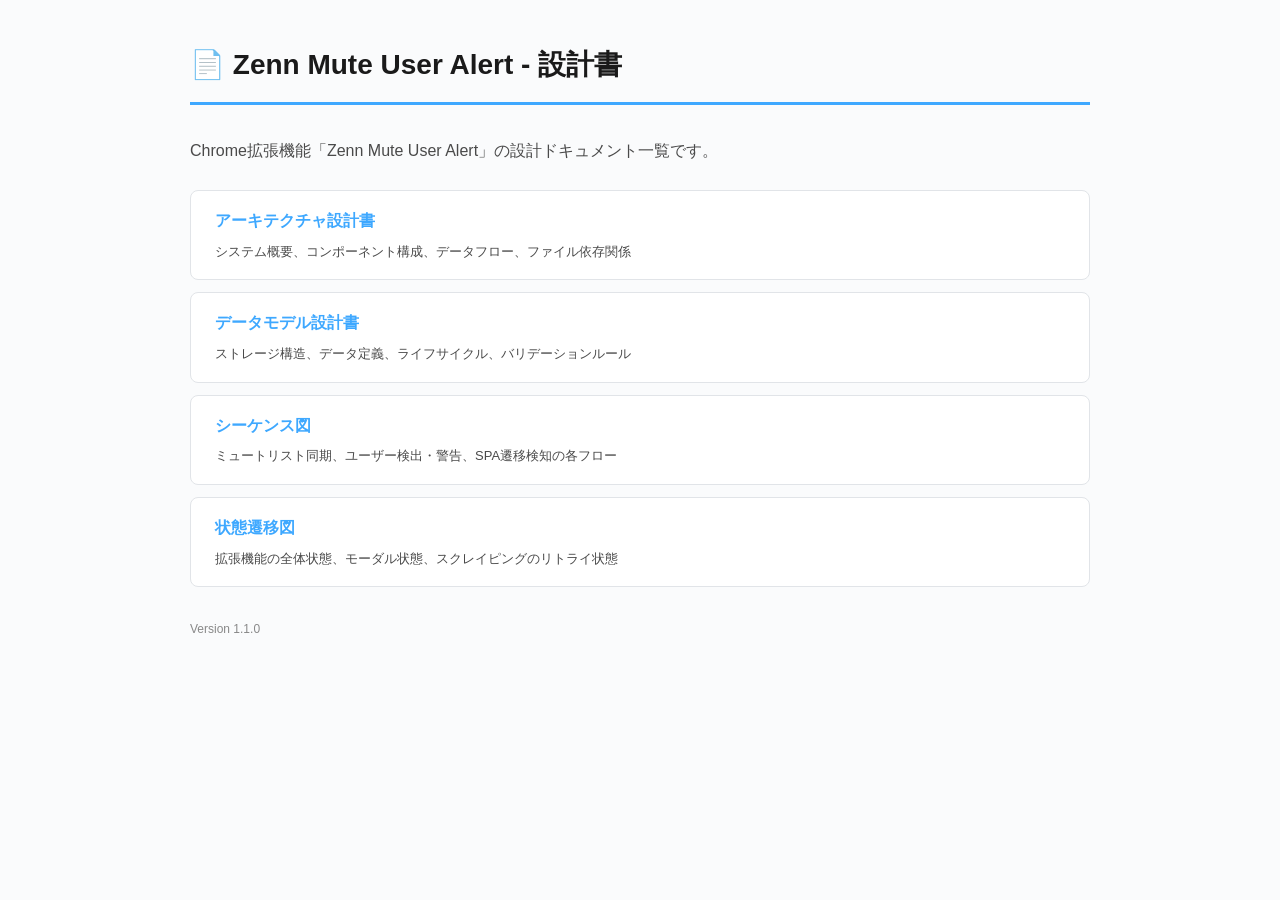
==== docs/index.html @ 0df77956 "Initial commit: Zenn Mute User Alert Chrome拡張機能" ====
<!DOCTYPE html>
<html lang="ja">
<head>
  <meta charset="UTF-8">
  <meta name="viewport" content="width=device-width, initial-scale=1.0">
  <title>設計書一覧 - Zenn Mute User Alert</title>
  <style>
    :root {
      --primary: #3ea8ff;
      --bg: #fafbfc;
      --card-bg: #ffffff;
      --text: #1a1a1a;
      --text-sub: #4a4a4a;
      --border: #e1e4e8;
    }
    * { box-sizing: border-box; margin: 0; padding: 0; }
    body {
      font-family: -apple-system, BlinkMacSystemFont, "Segoe UI", Roboto, "Hiragino Sans", sans-serif;
      background: var(--bg);
      color: var(--text);
      line-height: 1.8;
      padding: 40px 20px;
    }
    .container {
      max-width: 900px;
      margin: 0 auto;
    }
    h1 {
      font-size: 28px;
      border-bottom: 3px solid var(--primary);
      padding-bottom: 12px;
      margin-bottom: 32px;
    }
    p {
      color: var(--text-sub);
      margin-bottom: 24px;
    }
    .doc-list {
      list-style: none;
    }
    .doc-list li {
      margin-bottom: 12px;
    }
    .doc-list a {
      display: block;
      background: var(--card-bg);
      border: 1px solid var(--border);
      border-radius: 8px;
      padding: 16px 24px;
      text-decoration: none;
      color: var(--text);
      transition: border-color 0.2s, box-shadow 0.2s;
    }
    .doc-list a:hover {
      border-color: var(--primary);
      box-shadow: 0 2px 8px rgba(62, 168, 255, 0.1);
    }
    .doc-list .title {
      font-size: 16px;
      font-weight: 600;
      color: var(--primary);
    }
    .doc-list .desc {
      font-size: 13px;
      color: var(--text-sub);
      margin-top: 4px;
    }
    .version {
      font-size: 12px;
      color: #888;
      margin-top: 32px;
    }
  </style>
</head>
<body>
  <div class="container">
    <h1>📄 Zenn Mute User Alert - 設計書</h1>
    <p>Chrome拡張機能「Zenn Mute User Alert」の設計ドキュメント一覧です。</p>

    <ul class="doc-list">
      <li>
        <a href="./architecture.html">
          <div class="title">アーキテクチャ設計書</div>
          <div class="desc">システム概要、コンポーネント構成、データフロー、ファイル依存関係</div>
        </a>
      </li>
      <li>
        <a href="./data-model.html">
          <div class="title">データモデル設計書</div>
          <div class="desc">ストレージ構造、データ定義、ライフサイクル、バリデーションルール</div>
        </a>
      </li>
      <li>
        <a href="./sequence.html">
          <div class="title">シーケンス図</div>
          <div class="desc">ミュートリスト同期、ユーザー検出・警告、SPA遷移検知の各フロー</div>
        </a>
      </li>
      <li>
        <a href="./state.html">
          <div class="title">状態遷移図</div>
          <div class="desc">拡張機能の全体状態、モーダル状態、スクレイピングのリトライ状態</div>
        </a>
      </li>
    </ul>

    <p class="version">Version 1.1.0</p>
  </div>
</body>
</html>
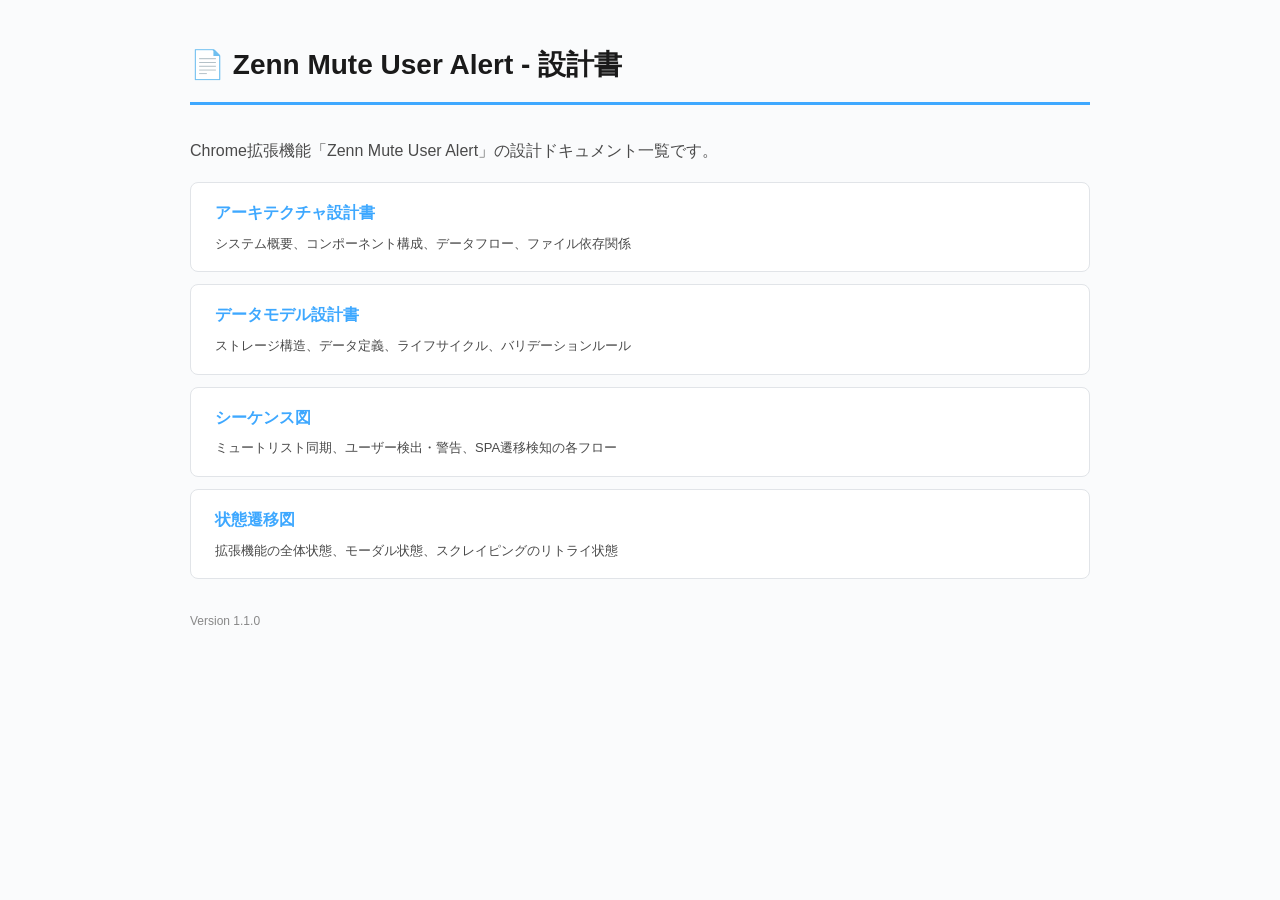
==== commit e9cc4442: "refactor: CSSを共通ファイル(style.css)に分離" ====
--- a/docs/index.html
+++ b/docs/index.html
@@ -4,73 +4,7 @@
   <meta charset="UTF-8">
   <meta name="viewport" content="width=device-width, initial-scale=1.0">
   <title>設計書一覧 - Zenn Mute User Alert</title>
-  <style>
-    :root {
-      --primary: #3ea8ff;
-      --bg: #fafbfc;
-      --card-bg: #ffffff;
-      --text: #1a1a1a;
-      --text-sub: #4a4a4a;
-      --border: #e1e4e8;
-    }
-    * { box-sizing: border-box; margin: 0; padding: 0; }
-    body {
-      font-family: -apple-system, BlinkMacSystemFont, "Segoe UI", Roboto, "Hiragino Sans", sans-serif;
-      background: var(--bg);
-      color: var(--text);
-      line-height: 1.8;
-      padding: 40px 20px;
-    }
-    .container {
-      max-width: 900px;
-      margin: 0 auto;
-    }
-    h1 {
-      font-size: 28px;
-      border-bottom: 3px solid var(--primary);
-      padding-bottom: 12px;
-      margin-bottom: 32px;
-    }
-    p {
-      color: var(--text-sub);
-      margin-bottom: 24px;
-    }
-    .doc-list {
-      list-style: none;
-    }
-    .doc-list li {
-      margin-bottom: 12px;
-    }
-    .doc-list a {
-      display: block;
-      background: var(--card-bg);
-      border: 1px solid var(--border);
-      border-radius: 8px;
-      padding: 16px 24px;
-      text-decoration: none;
-      color: var(--text);
-      transition: border-color 0.2s, box-shadow 0.2s;
-    }
-    .doc-list a:hover {
-      border-color: var(--primary);
-      box-shadow: 0 2px 8px rgba(62, 168, 255, 0.1);
-    }
-    .doc-list .title {
-      font-size: 16px;
-      font-weight: 600;
-      color: var(--primary);
-    }
-    .doc-list .desc {
-      font-size: 13px;
-      color: var(--text-sub);
-      margin-top: 4px;
-    }
-    .version {
-      font-size: 12px;
-      color: #888;
-      margin-top: 32px;
-    }
-  </style>
+  <link rel="stylesheet" href="./style.css">
 </head>
 <body>
   <div class="container">
--- a/docs/style.css
+++ b/docs/style.css
@@ -0,0 +1,170 @@
+:root {
+  --primary: #3ea8ff;
+  --bg: #fafbfc;
+  --card-bg: #ffffff;
+  --text: #1a1a1a;
+  --text-sub: #4a4a4a;
+  --border: #e1e4e8;
+}
+
+* {
+  box-sizing: border-box;
+  margin: 0;
+  padding: 0;
+}
+
+body {
+  font-family: -apple-system, BlinkMacSystemFont, "Segoe UI", Roboto, "Hiragino Sans", sans-serif;
+  background: var(--bg);
+  color: var(--text);
+  line-height: 1.8;
+  padding: 40px 20px;
+}
+
+.container {
+  max-width: 900px;
+  margin: 0 auto;
+}
+
+h1 {
+  font-size: 28px;
+  border-bottom: 3px solid var(--primary);
+  padding-bottom: 12px;
+  margin-bottom: 32px;
+}
+
+h2 {
+  font-size: 20px;
+  color: var(--text);
+  margin: 32px 0 16px;
+  padding-left: 12px;
+  border-left: 4px solid var(--primary);
+}
+
+p {
+  color: var(--text-sub);
+  margin-bottom: 16px;
+}
+
+/* ダイアグラム表示カード */
+.diagram-card {
+  background: var(--card-bg);
+  border: 1px solid var(--border);
+  border-radius: 8px;
+  padding: 24px;
+  margin: 16px 0 24px;
+  overflow-x: auto;
+}
+
+/* ナビゲーション */
+nav {
+  background: var(--card-bg);
+  border: 1px solid var(--border);
+  border-radius: 8px;
+  padding: 16px 24px;
+  margin-bottom: 32px;
+}
+
+nav a {
+  color: var(--primary);
+  text-decoration: none;
+  margin-right: 16px;
+  font-size: 14px;
+}
+
+nav a:hover {
+  text-decoration: underline;
+}
+
+/* 戻るリンク */
+.back-link {
+  display: inline-block;
+  margin-bottom: 16px;
+  color: var(--primary);
+  text-decoration: none;
+  font-size: 14px;
+}
+
+.back-link:hover {
+  text-decoration: underline;
+}
+
+/* テーブル */
+table {
+  width: 100%;
+  border-collapse: collapse;
+  margin: 16px 0 24px;
+  background: var(--card-bg);
+  border-radius: 8px;
+  overflow: hidden;
+  border: 1px solid var(--border);
+}
+
+th, td {
+  padding: 12px 16px;
+  text-align: left;
+  border-bottom: 1px solid var(--border);
+  font-size: 14px;
+}
+
+th {
+  background: #f6f8fa;
+  font-weight: 600;
+  color: var(--text);
+}
+
+td {
+  color: var(--text-sub);
+}
+
+/* インラインコード */
+code {
+  background: #f0f4f8;
+  padding: 2px 6px;
+  border-radius: 4px;
+  font-size: 13px;
+  font-family: "SFMono-Regular", Consolas, monospace;
+}
+
+/* index.html用 ドキュメントリスト */
+.doc-list {
+  list-style: none;
+}
+
+.doc-list li {
+  margin-bottom: 12px;
+}
+
+.doc-list a {
+  display: block;
+  background: var(--card-bg);
+  border: 1px solid var(--border);
+  border-radius: 8px;
+  padding: 16px 24px;
+  text-decoration: none;
+  color: var(--text);
+  transition: border-color 0.2s, box-shadow 0.2s;
+}
+
+.doc-list a:hover {
+  border-color: var(--primary);
+  box-shadow: 0 2px 8px rgba(62, 168, 255, 0.1);
+}
+
+.doc-list .title {
+  font-size: 16px;
+  font-weight: 600;
+  color: var(--primary);
+}
+
+.doc-list .desc {
+  font-size: 13px;
+  color: var(--text-sub);
+  margin-top: 4px;
+}
+
+.version {
+  font-size: 12px;
+  color: #888;
+  margin-top: 32px;
+}
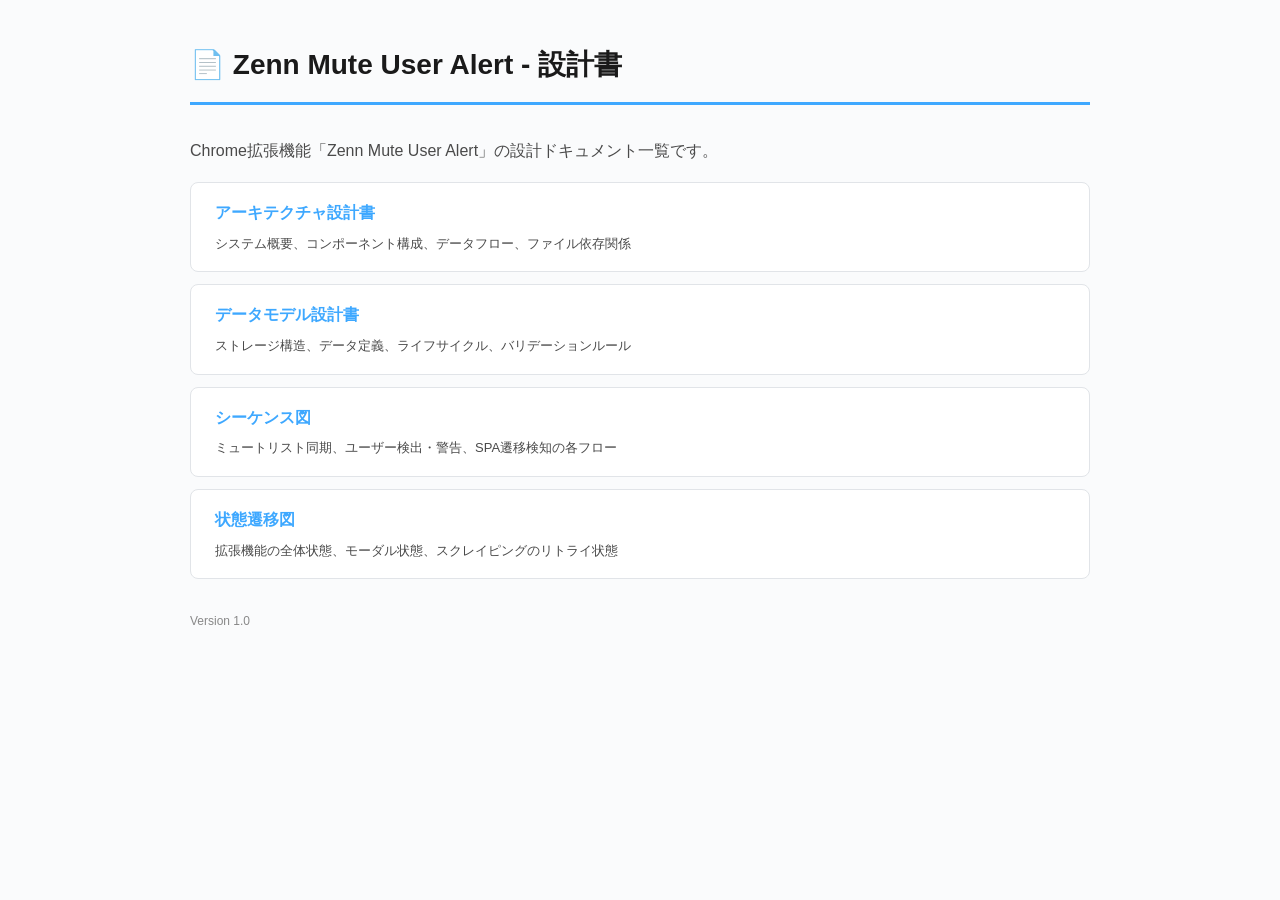
==== commit 3d65b2b9: "docs: index.html更新" ====
--- a/docs/index.html
+++ b/docs/index.html
@@ -38,7 +38,7 @@
       </li>
     </ul>
 
-    <p class="version">Version 1.1.0</p>
+    <p class="version">Version 1.0</p>
   </div>
 </body>
 </html>
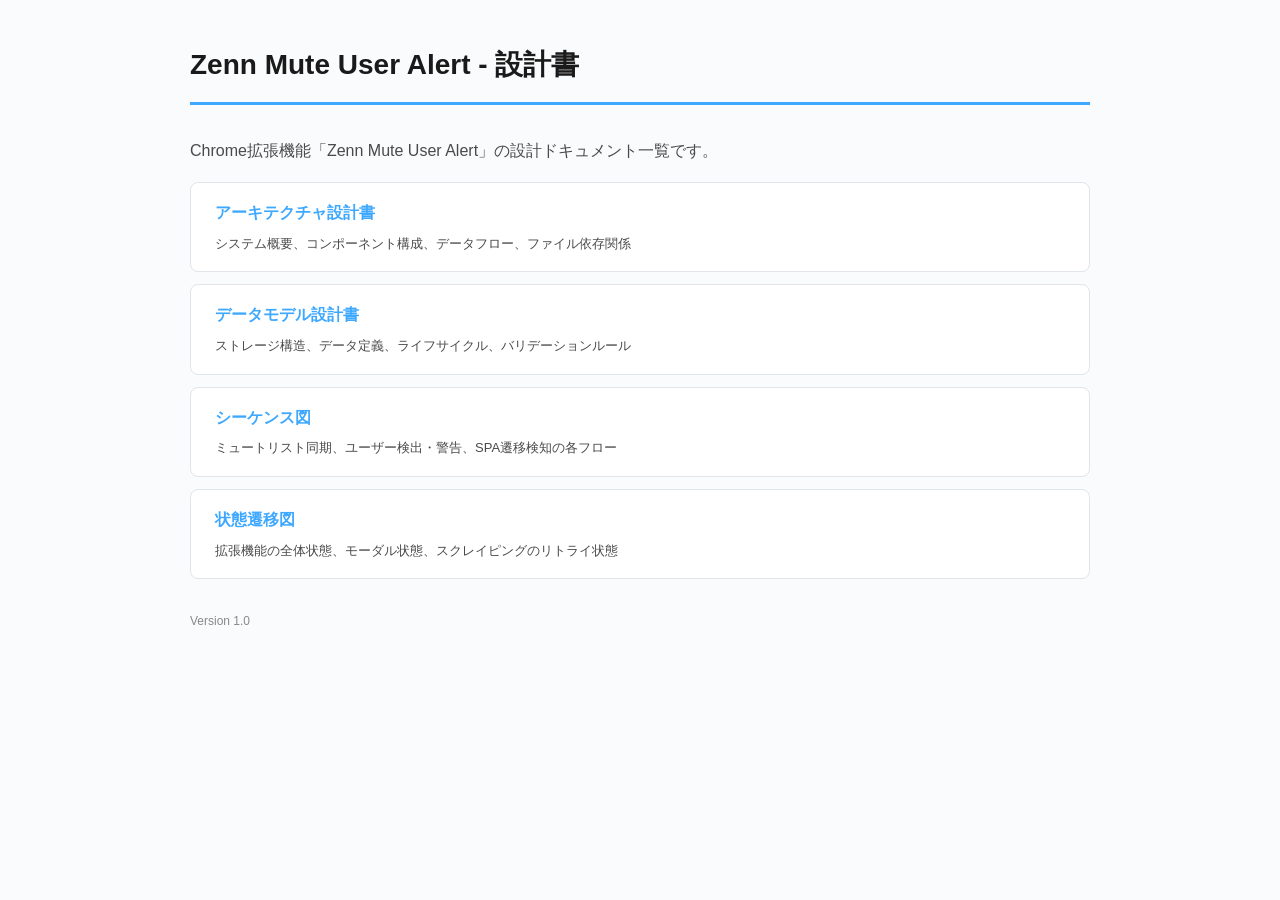
==== commit 99d43e93: "docs: index.html更新" ====
--- a/docs/index.html
+++ b/docs/index.html
@@ -8,7 +8,7 @@
 </head>
 <body>
   <div class="container">
-    <h1>📄 Zenn Mute User Alert - 設計書</h1>
+    <h1>Zenn Mute User Alert - 設計書</h1>
     <p>Chrome拡張機能「Zenn Mute User Alert」の設計ドキュメント一覧です。</p>
 
     <ul class="doc-list">
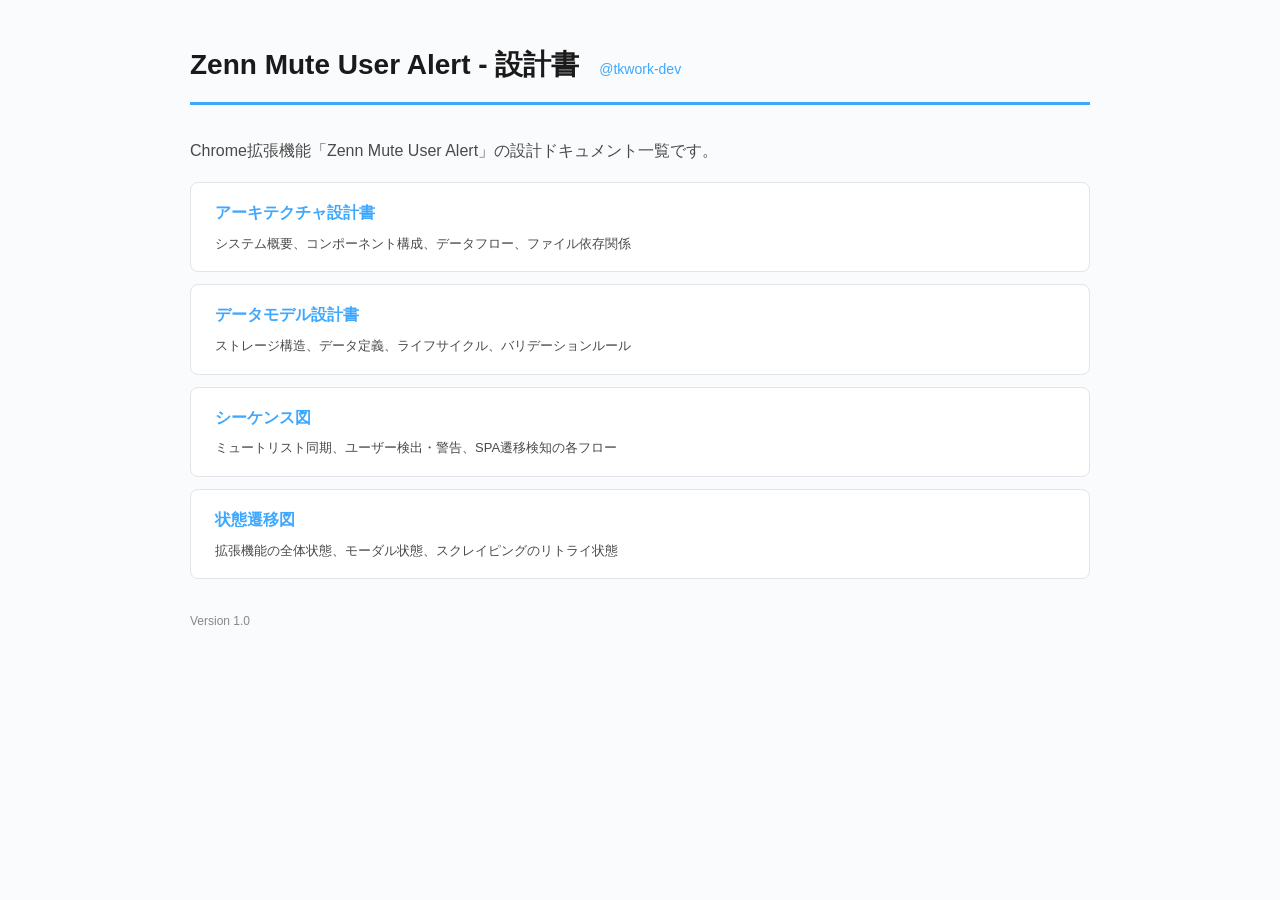
==== commit cb8cbe35: "docs: index.htmlにGitHubリンクを追加" ====
--- a/docs/index.html
+++ b/docs/index.html
@@ -8,7 +8,7 @@
 </head>
 <body>
   <div class="container">
-    <h1>Zenn Mute User Alert - 設計書</h1>
+    <h1>Zenn Mute User Alert - 設計書 <a href="https://github.com/tkwork-dev" style="font-size: 14px; font-weight: normal; margin-left: 12px; color: var(--primary); text-decoration: none;">@tkwork-dev</a></h1>
     <p>Chrome拡張機能「Zenn Mute User Alert」の設計ドキュメント一覧です。</p>
 
     <ul class="doc-list">
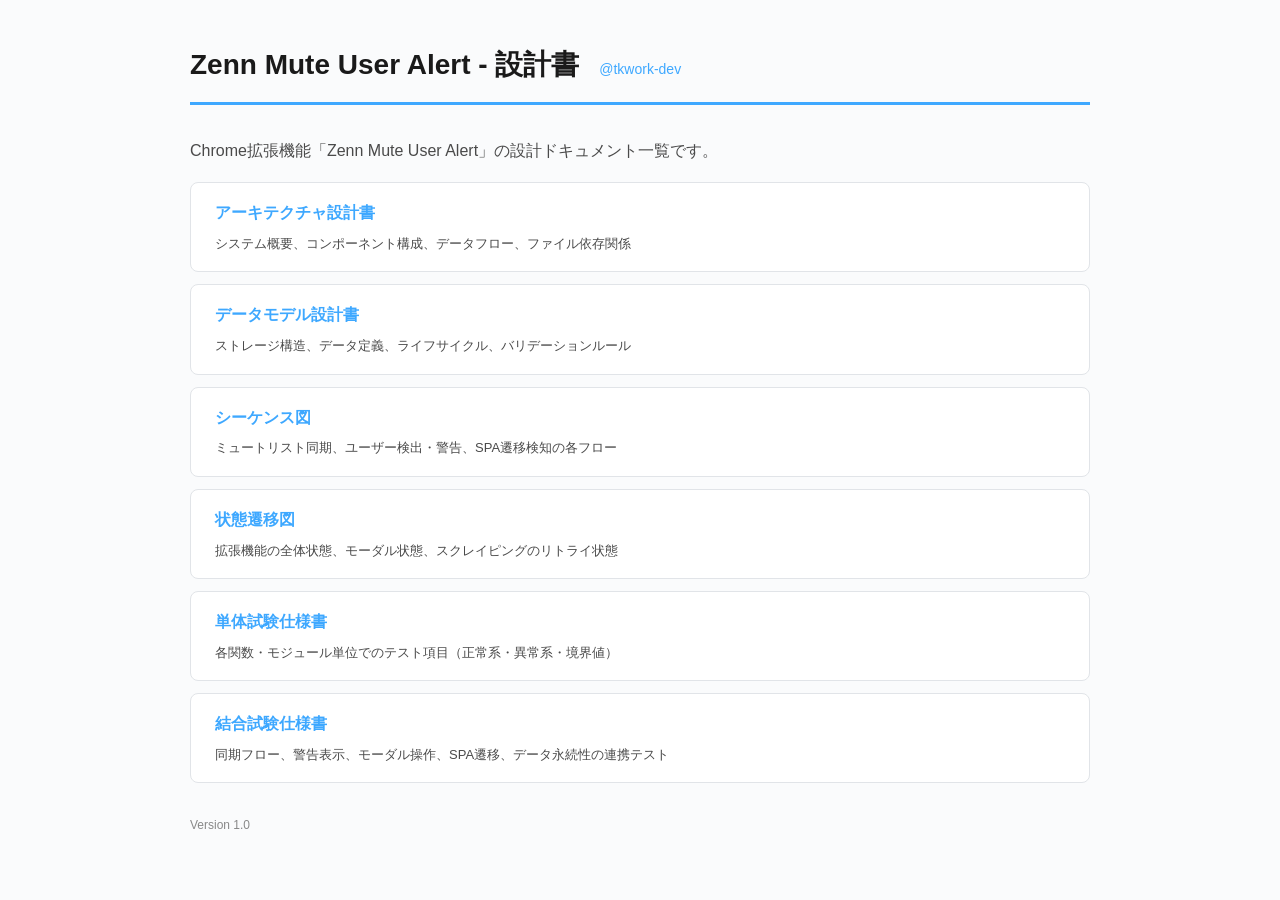
==== commit 7a93b41b: "docs: 単体試験・結合試験仕様書を追加" ====
--- a/docs/index.html
+++ b/docs/index.html
@@ -36,6 +36,18 @@
           <div class="desc">拡張機能の全体状態、モーダル状態、スクレイピングのリトライ状態</div>
         </a>
       </li>
+      <li>
+        <a href="./test-unit.html">
+          <div class="title">単体試験仕様書</div>
+          <div class="desc">各関数・モジュール単位でのテスト項目（正常系・異常系・境界値）</div>
+        </a>
+      </li>
+      <li>
+        <a href="./test-integration.html">
+          <div class="title">結合試験仕様書</div>
+          <div class="desc">同期フロー、警告表示、モーダル操作、SPA遷移、データ永続性の連携テスト</div>
+        </a>
+      </li>
     </ul>
 
     <p class="version">Version 1.0</p>
